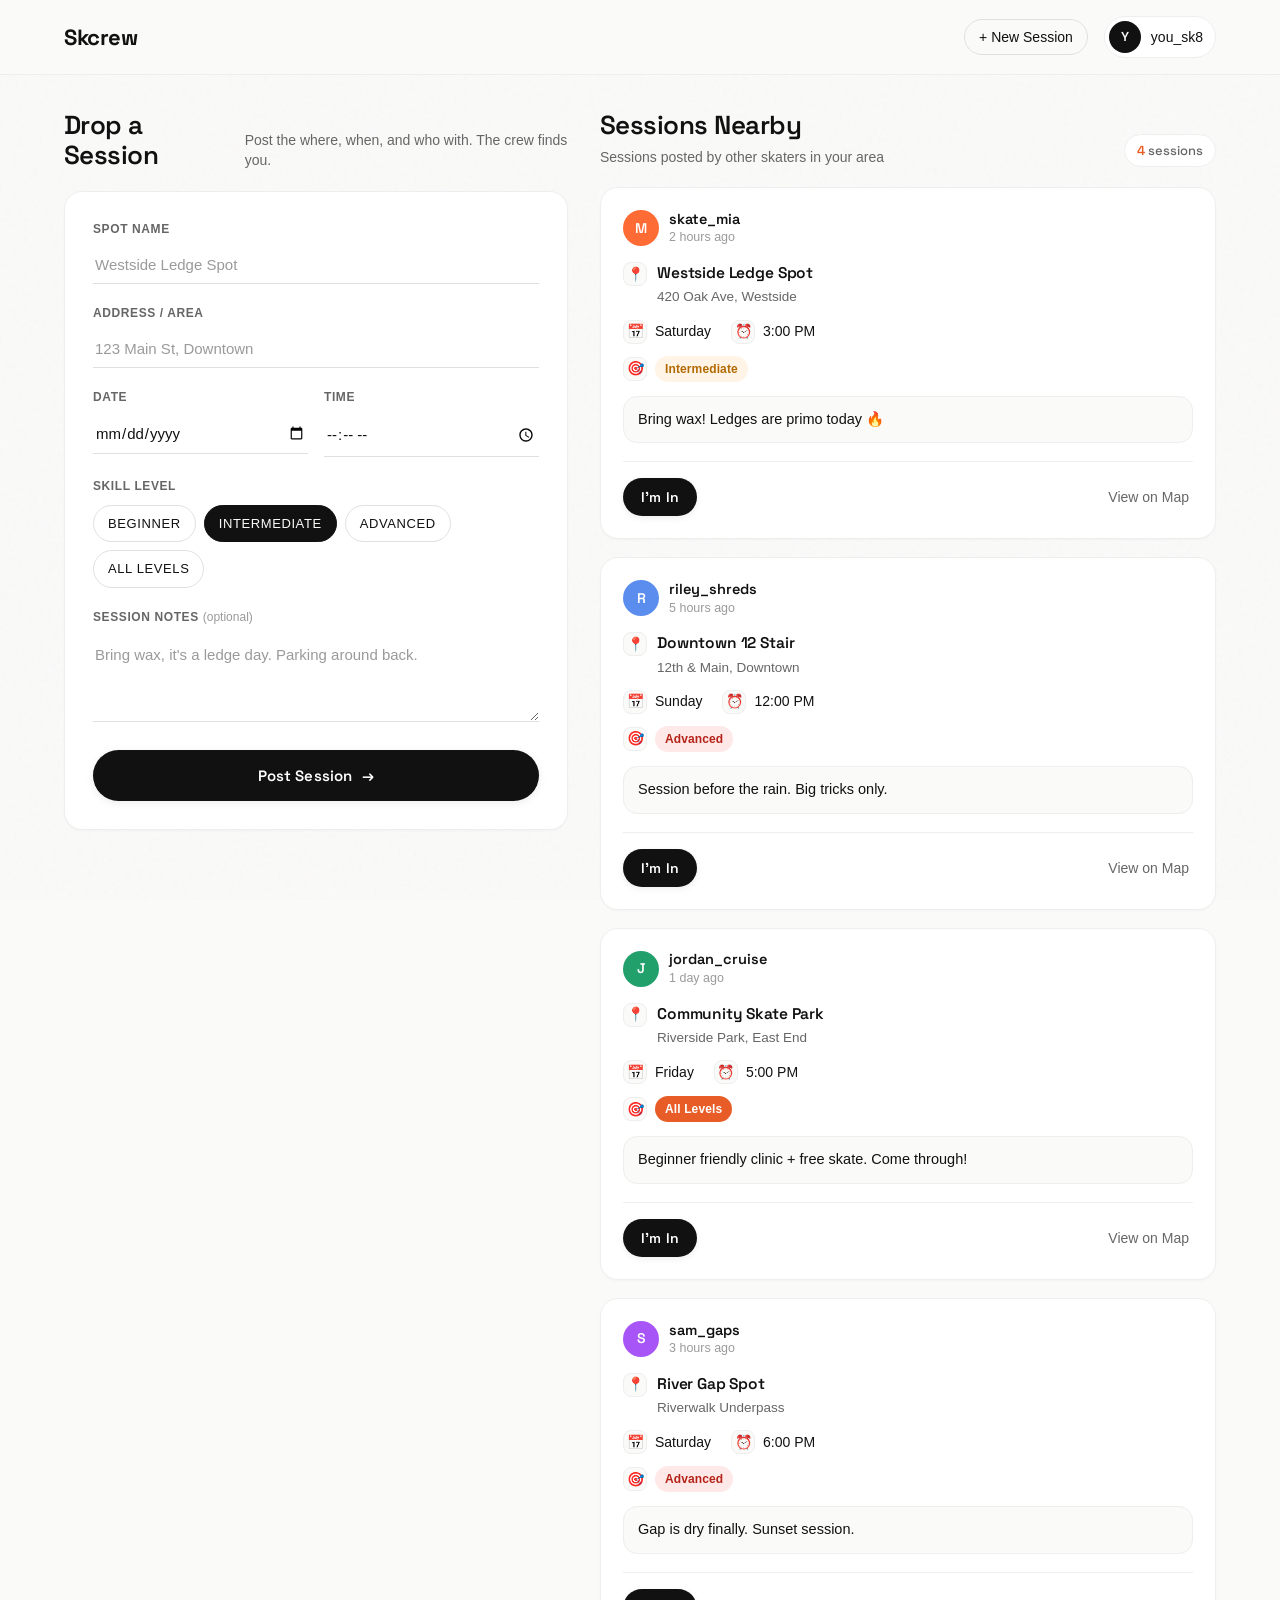
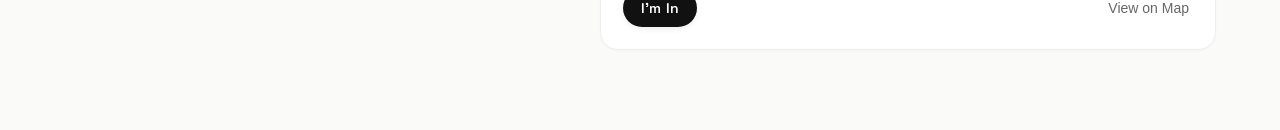
==== Skrew-Frontend/dashboard.html @ 61b9b2cb "separated frontend and backend" ====
<!DOCTYPE html>
<html lang="en">
<head>
  <meta charset="UTF-8" />
  <meta name="viewport" content="width=device-width, initial-scale=1.0" />
  <title>Skcrew — Dashboard</title>
  <link rel="preconnect" href="https://fonts.googleapis.com">
  <link rel="preconnect" href="https://fonts.gstatic.com" crossorigin>
  <link href="https://fonts.googleapis.com/css2?family=Space+Grotesk:wght@400;500;600;700&display=swap" rel="stylesheet">
  <link rel="stylesheet" href="assets/dashboard.css" />
</head>
<body>
  <div class="grain"></div>

  <nav class="navbar">
    <div class="nav-inner">
      <a href="index.html" class="brand">Skcrew</a>
      <div class="nav-right">
        <button id="navNewSession" class="btn-ghost">+ New Session</button>
        <div class="profile">
          <div class="avatar avatar-you" aria-hidden="true">Y</div>
          <span class="username">you_sk8</span>
        </div>
      </div>
    </div>
  </nav>

  <main class="main">
    <div class="dashboard-grid">
      <section class="col col-form" aria-label="Post a new session">
        <header class="section-header">
          <h1 class="section-title">Drop a Session</h1>
          <p class="section-sub">Post the where, when, and who with. The crew finds you.</p>
        </header>

        <form id="postForm" class="session-form" novalidate>
          <div class="field">
            <label for="spotName">Spot Name</label>
            <input type="text" id="spotName" name="spotName" placeholder="Westside Ledge Spot" autocomplete="off" required />
          </div>

          <div class="field">
            <label for="address">Address / Area</label>
            <input type="text" id="address" name="address" placeholder="123 Main St, Downtown" autocomplete="off" required />
          </div>

          <div class="field-row">
            <div class="field">
              <label for="date">Date</label>
              <input type="date" id="date" name="date" required />
            </div>
            <div class="field">
              <label for="time">Time</label>
              <input type="time" id="time" name="time" required />
            </div>
          </div>

          <div class="field">
            <label>Skill Level</label>
            <div class="chips" role="radiogroup" aria-label="Skill level">
              <label class="chip">
                <input type="radio" name="skill" value="Beginner" />
                <span>Beginner</span>
              </label>
              <label class="chip">
                <input type="radio" name="skill" value="Intermediate" checked />
                <span>Intermediate</span>
              </label>
              <label class="chip">
                <input type="radio" name="skill" value="Advanced" />
                <span>Advanced</span>
              </label>
              <label class="chip">
                <input type="radio" name="skill" value="All Levels" />
                <span>All Levels</span>
              </label>
            </div>
          </div>

          <div class="field">
            <label for="notes">Session Notes <span class="muted">(optional)</span></label>
            <textarea id="notes" name="notes" rows="3" placeholder="Bring wax, it's a ledge day. Parking around back."></textarea>
          </div>

          <button type="submit" class="btn-primary">
            Post Session
            <span class="arrow">→</span>
          </button>
        </form>
      </section>

      <section class="col col-feed" aria-label="Upcoming sessions">
        <header class="section-header">
          <div>
            <h2 class="section-title">Sessions Nearby</h2>
            <p class="section-sub">Sessions posted by other skaters in your area</p>
          </div>
          <div class="feed-count"><span id="sessionCount">4</span> sessions</div>
        </header>

        <div id="sessionFeed" class="session-feed">

          <article class="session-card" data-session>
            <div class="card-head">
              <div class="poster">
                <div class="avatar" style="--accent:#FF6B35">M</div>
                <div class="poster-meta">
                  <span class="poster-name">skate_mia</span>
                  <span class="post-time">2 hours ago</span>
                </div>
              </div>
            </div>

            <div class="card-body">
              <div class="detail">
                <span class="dicon">📍</span>
                <div>
                  <div class="detail-main">Westside Ledge Spot</div>
                  <div class="detail-sub">420 Oak Ave, Westside</div>
                </div>
              </div>
              <div class="detail-row">
                <div class="detail-inline">
                  <span class="dicon">📅</span>
                  <span>Saturday</span>
                </div>
                <div class="detail-inline">
                  <span class="dicon">⏰</span>
                  <span>3:00 PM</span>
                </div>
              </div>
              <div class="detail-inline">
                <span class="dicon">🎯</span>
                <span class="badge badge-intermediate">Intermediate</span>
              </div>
              <p class="notes">Bring wax! Ledges are primo today 🔥</p>
            </div>

            <div class="card-actions">
              <button class="btn-join">I'm In</button>
              <button class="link-btn">View on Map</button>
            </div>
          </article>

          <article class="session-card" data-session>
            <div class="card-head">
              <div class="poster">
                <div class="avatar" style="--accent:#5B8DEF">R</div>
                <div class="poster-meta">
                  <span class="poster-name">riley_shreds</span>
                  <span class="post-time">5 hours ago</span>
                </div>
              </div>
            </div>

            <div class="card-body">
              <div class="detail">
                <span class="dicon">📍</span>
                <div>
                  <div class="detail-main">Downtown 12 Stair</div>
                  <div class="detail-sub">12th & Main, Downtown</div>
                </div>
              </div>
              <div class="detail-row">
                <div class="detail-inline">
                  <span class="dicon">📅</span>
                  <span>Sunday</span>
                </div>
                <div class="detail-inline">
                  <span class="dicon">⏰</span>
                  <span>12:00 PM</span>
                </div>
              </div>
              <div class="detail-inline">
                <span class="dicon">🎯</span>
                <span class="badge badge-advanced">Advanced</span>
              </div>
              <p class="notes">Session before the rain. Big tricks only.</p>
            </div>

            <div class="card-actions">
              <button class="btn-join">I'm In</button>
              <button class="link-btn">View on Map</button>
            </div>
          </article>

          <article class="session-card" data-session>
            <div class="card-head">
              <div class="poster">
                <div class="avatar" style="--accent:#22A06B">J</div>
                <div class="poster-meta">
                  <span class="poster-name">jordan_cruise</span>
                  <span class="post-time">1 day ago</span>
                </div>
              </div>
            </div>

            <div class="card-body">
              <div class="detail">
                <span class="dicon">📍</span>
                <div>
                  <div class="detail-main">Community Skate Park</div>
                  <div class="detail-sub">Riverside Park, East End</div>
                </div>
              </div>
              <div class="detail-row">
                <div class="detail-inline">
                  <span class="dicon">📅</span>
                  <span>Friday</span>
                </div>
                <div class="detail-inline">
                  <span class="dicon">⏰</span>
                  <span>5:00 PM</span>
                </div>
              </div>
              <div class="detail-inline">
                <span class="dicon">🎯</span>
                <span class="badge badge-all">All Levels</span>
              </div>
              <p class="notes">Beginner friendly clinic + free skate. Come through!</p>
            </div>

            <div class="card-actions">
              <button class="btn-join">I'm In</button>
              <button class="link-btn">View on Map</button>
            </div>
          </article>

          <article class="session-card" data-session>
            <div class="card-head">
              <div class="poster">
                <div class="avatar" style="--accent:#A855F7">S</div>
                <div class="poster-meta">
                  <span class="poster-name">sam_gaps</span>
                  <span class="post-time">3 hours ago</span>
                </div>
              </div>
            </div>

            <div class="card-body">
              <div class="detail">
                <span class="dicon">📍</span>
                <div>
                  <div class="detail-main">River Gap Spot</div>
                  <div class="detail-sub">Riverwalk Underpass</div>
                </div>
              </div>
              <div class="detail-row">
                <div class="detail-inline">
                  <span class="dicon">📅</span>
                  <span>Saturday</span>
                </div>
                <div class="detail-inline">
                  <span class="dicon">⏰</span>
                  <span>6:00 PM</span>
                </div>
              </div>
              <div class="detail-inline">
                <span class="dicon">🎯</span>
                <span class="badge badge-advanced">Advanced</span>
              </div>
              <p class="notes">Gap is dry finally. Sunset session.</p>
            </div>

            <div class="card-actions">
              <button class="btn-join">I'm In</button>
              <button class="link-btn">View on Map</button>
            </div>
          </article>

        </div>
      </section>
    </div>
  </main>

  <div id="toast" class="toast" role="status" aria-live="polite"></div>

  <script src="assets/dashboard.js"></script>
</body>
</html>
---- Skrew-Frontend/assets/dashboard.css ----
:root {
  --accent: #E85D27;
  --accent-hover: #CF5020;
  --accent-soft: #FFF1EC;
  --bg: #FAFAF9;
  --surface: #FFFFFF;
  --text: #111111;
  --text-muted: #666666;
  --text-soft: #9A9A9A;
  --border: #EEEEEE;
  --border-strong: #E0E0E0;
  --beginner-bg: #E6F7ED;
  --beginner-text: #1A7F45;
  --intermediate-bg: #FFF4E6;
  --intermediate-text: #B26A00;
  --advanced-bg: #FFE8E8;
  --advanced-text: #B42318;
  --all-bg: var(--accent);
  --all-text: #FFFFFF;
  --radius-sm: 8px;
  --radius-md: 14px;
  --radius-lg: 18px;
  --shadow-card: 0 1px 2px rgba(0,0,0,0.03);
  --shadow-lift: 0 6px 24px -8px rgba(17,17,17,0.10);
  --font-display: 'Space Grotesk', -apple-system, BlinkMacSystemFont, sans-serif;
  --font-body: -apple-system, BlinkMacSystemFont, 'Segoe UI', sans-serif;
}

* { box-sizing: border-box; margin: 0; padding: 0; }

html, body {
  background: var(--bg);
  color: var(--text);
  font-family: var(--font-body);
  font-size: 15px;
  line-height: 1.5;
  -webkit-font-smoothing: antialiased;
  min-height: 100vh;
}

.grain {
  position: fixed;
  inset: 0;
  pointer-events: none;
  z-index: 1;
  opacity: 0.035;
  background-image: url("data:image/svg+xml,%3Csvg viewBox='0 0 200 200' xmlns='http://www.w3.org/2000/svg'%3E%3Cfilter id='n'%3E%3CfeTurbulence type='fractalNoise' baseFrequency='0.9' numOctaves='2' stitchTiles='stitch'/%3E%3C/filter%3E%3Crect width='100%25' height='100%25' filter='url(%23n)'/%3E%3C/svg%3E");
}

/* NAVBAR */
.navbar {
  position: sticky;
  top: 0;
  z-index: 50;
  background: rgba(250, 250, 249, 0.92);
  backdrop-filter: saturate(140%) blur(10px);
  -webkit-backdrop-filter: saturate(140%) blur(10px);
  border-bottom: 1px solid var(--border);
}
.nav-inner {
  max-width: 1200px;
  margin: 0 auto;
  padding: 16px 24px;
  display: flex;
  align-items: center;
  justify-content: space-between;
  gap: 16px;
}
.brand {
  font-family: var(--font-display);
  font-weight: 700;
  font-size: 22px;
  letter-spacing: -0.02em;
  color: var(--text);
  text-decoration: none;
  transition: color 160ms ease;
}
.brand:hover { color: var(--accent); }

.nav-right {
  display: flex;
  align-items: center;
  gap: 16px;
}

.btn-ghost {
  font-family: var(--font-body);
  font-size: 14px;
  font-weight: 500;
  padding: 9px 14px;
  border-radius: 999px;
  border: 1px solid var(--border-strong);
  background: transparent;
  color: var(--text);
  cursor: pointer;
  transition: all 160ms ease;
}
.btn-ghost:hover {
  background: var(--surface);
  border-color: var(--text);
}
.btn-ghost:focus-visible {
  outline: 2px solid var(--accent);
  outline-offset: 2px;
}

.profile {
  display: flex;
  align-items: center;
  gap: 10px;
  padding: 4px 12px 4px 4px;
  border-radius: 999px;
  border: 1px solid var(--border);
  background: var(--surface);
}
.username {
  font-family: var(--font-body);
  font-size: 14px;
  font-weight: 500;
  color: var(--text);
}
.avatar {
  width: 32px;
  height: 32px;
  border-radius: 50%;
  background: var(--accent, #FF3B00);
  color: #fff;
  display: grid;
  place-items: center;
  font-family: var(--font-display);
  font-weight: 600;
  font-size: 13px;
  flex-shrink: 0;
}
.avatar-you { background: var(--text); color: var(--bg); }

/* MAIN LAYOUT */
.main {
  position: relative;
  z-index: 2;
  max-width: 1200px;
  margin: 0 auto;
  padding: 36px 24px 80px;
}

.dashboard-grid {
  display: grid;
  grid-template-columns: minmax(0, 0.9fr) minmax(0, 1.1fr);
  gap: 32px;
  align-items: start;
}

.col { min-width: 0; }

/* SECTION HEADERS */
.section-header {
  display: flex;
  align-items: flex-end;
  justify-content: space-between;
  gap: 16px;
  margin-bottom: 20px;
}
.section-title {
  font-family: var(--font-display);
  font-weight: 600;
  font-size: 26px;
  letter-spacing: -0.02em;
  color: var(--text);
  line-height: 1.15;
}
.section-sub {
  margin-top: 6px;
  font-size: 14px;
  color: var(--text-muted);
  line-height: 1.45;
}
.feed-count {
  font-family: var(--font-display);
  font-size: 13px;
  font-weight: 500;
  color: var(--text-muted);
  padding: 6px 12px;
  border-radius: 999px;
  background: var(--surface);
  border: 1px solid var(--border);
  white-space: nowrap;
}
.feed-count #sessionCount {
  color: var(--accent);
  font-weight: 600;
}

/* FORM */
.session-form {
  background: var(--surface);
  border: 1px solid var(--border);
  border-radius: var(--radius-lg);
  padding: 28px;
  box-shadow: var(--shadow-card);
}
.field {
  display: flex;
  flex-direction: column;
  gap: 8px;
  margin-bottom: 20px;
}
.field label {
  font-family: var(--font-body);
  font-size: 12px;
  font-weight: 600;
  text-transform: uppercase;
  letter-spacing: 0.05em;
  color: var(--text-muted);
}
.field label .muted {
  text-transform: none;
  letter-spacing: 0;
  font-weight: 400;
  color: var(--text-soft);
}
.field input[type="text"],
.field input[type="date"],
.field input[type="time"],
.field textarea,
.field input:not([type]) {
  font-family: var(--font-body);
  font-size: 15px;
  padding: 10px 2px;
  background: transparent;
  color: var(--text);
  border: none;
  border-bottom: 1px solid var(--border-strong);
  border-radius: 0;
  transition: border-color 160ms ease, color 160ms ease;
  width: 100%;
  appearance: none;
  -webkit-appearance: none;
}
.field input:focus,
.field textarea:focus {
  outline: none;
  border-bottom-color: var(--accent);
}
.field textarea {
  resize: vertical;
  min-height: 64px;
  line-height: 1.5;
}
.field input::placeholder,
.field textarea::placeholder {
  color: var(--text-soft);
}

.field-row {
  display: grid;
  grid-template-columns: 1fr 1fr;
  gap: 16px;
  margin-bottom: 20px;
}
.field-row .field { margin-bottom: 0; }

/* CHIPS */
.chips {
  display: flex;
  flex-wrap: wrap;
  gap: 8px;
  padding-top: 2px;
}
.chip {
  position: relative;
  cursor: pointer;
}
.chip input {
  position: absolute;
  opacity: 0;
  inset: 0;
  cursor: pointer;
  width: 100%;
  height: 100%;
}
.chip span {
  display: inline-block;
  font-size: 13px;
  font-weight: 500;
  padding: 8px 14px;
  border-radius: 999px;
  background: var(--surface);
  border: 1px solid var(--border-strong);
  color: var(--text);
  transition: all 160ms ease;
  user-select: none;
}
.chip:hover span {
  border-color: var(--text);
}
.chip input:checked + span {
  background: var(--text);
  color: var(--bg);
  border-color: var(--text);
}
.chip input:focus-visible + span {
  outline: 2px solid var(--accent);
  outline-offset: 2px;
}

/* PRIMARY BUTTON */
.btn-primary {
  margin-top: 8px;
  width: 100%;
  font-family: var(--font-display);
  font-weight: 600;
  font-size: 15px;
  letter-spacing: 0.01em;
  padding: 16px 24px;
  border-radius: 999px;
  border: none;
  background: var(--text);
  color: #fff;
  cursor: pointer;
  display: inline-flex;
  align-items: center;
  justify-content: center;
  gap: 10px;
  transition: all 0.35s cubic-bezier(0.22, 1, 0.36, 1);
  box-shadow: 0 2px 8px rgba(17, 17, 17, 0.08);
}
.btn-primary:hover {
  background: var(--accent);
  transform: translateY(-2px);
  box-shadow: 0 8px 24px rgba(232, 93, 39, 0.25);
}
.btn-primary:active {
  transform: translateY(0);
}
.btn-primary:focus-visible {
  outline: none;
  background: var(--accent);
}
.btn-primary .arrow {
  display: inline-block;
  transition: transform 0.35s cubic-bezier(0.22, 1, 0.36, 1);
}
.btn-primary:hover .arrow { transform: translateX(4px); }

/* SESSION FEED + CARDS */
.session-feed {
  display: flex;
  flex-direction: column;
  gap: 18px;
}

.session-card {
  background: var(--surface);
  border: 1px solid var(--border);
  border-radius: var(--radius-lg);
  padding: 22px;
  box-shadow: var(--shadow-card);
  transition: transform 220ms cubic-bezier(.2,.8,.2,1),
              border-color 220ms ease,
              box-shadow 220ms ease,
              opacity 260ms ease;
  opacity: 0;
  transform: translateY(8px);
  animation: cardIn 480ms cubic-bezier(.2,.8,.2,1) forwards;
}
.session-card:nth-child(1) { animation-delay: 40ms; }
.session-card:nth-child(2) { animation-delay: 110ms; }
.session-card:nth-child(3) { animation-delay: 180ms; }
.session-card:nth-child(4) { animation-delay: 250ms; }
.session-card:nth-child(5) { animation-delay: 320ms; }
.session-card:nth-child(n+6) { animation-delay: 380ms; }

@keyframes cardIn {
  to { opacity: 1; transform: translateY(0); }
}

.session-card:hover {
  transform: translateY(-3px);
  border-color: var(--border-strong);
  box-shadow: var(--shadow-lift);
}

.card-head {
  display: flex;
  align-items: center;
  justify-content: space-between;
  margin-bottom: 16px;
}
.poster {
  display: flex;
  align-items: center;
  gap: 10px;
}
.poster .avatar { width: 36px; height: 36px; font-size: 14px; }
.poster-meta {
  display: flex;
  flex-direction: column;
  line-height: 1.2;
}
.poster-name {
  font-family: var(--font-display);
  font-weight: 600;
  font-size: 14.5px;
  color: var(--text);
}
.post-time {
  font-size: 12.5px;
  color: var(--text-soft);
  margin-top: 2px;
}

.card-body {
  display: flex;
  flex-direction: column;
  gap: 12px;
}

.detail {
  display: flex;
  align-items: flex-start;
  gap: 10px;
}
.detail-row {
  display: flex;
  flex-wrap: wrap;
  gap: 20px;
}
.detail-inline {
  display: inline-flex;
  align-items: center;
  gap: 8px;
  font-size: 14px;
  color: var(--text);
}
.dicon {
  display: inline-block;
  width: 24px;
  height: 24px;
  display: grid;
  place-items: center;
  font-size: 14px;
  background: var(--bg);
  border-radius: 8px;
  flex-shrink: 0;
  border: 1px solid var(--border);
}
.detail-main {
  font-family: var(--font-display);
  font-weight: 600;
  font-size: 15.5px;
  color: var(--text);
  letter-spacing: -0.01em;
}
.detail-sub {
  font-size: 13.5px;
  color: var(--text-muted);
  margin-top: 2px;
}
.detail > div { min-width: 0; }

/* BADGES */
.badge {
  display: inline-flex;
  align-items: center;
  padding: 4px 10px;
  border-radius: 999px;
  font-size: 12px;
  font-weight: 600;
  letter-spacing: 0.01em;
}
.badge-beginner { background: var(--beginner-bg); color: var(--beginner-text); }
.badge-intermediate { background: var(--intermediate-bg); color: var(--intermediate-text); }
.badge-advanced { background: var(--advanced-bg); color: var(--advanced-text); }
.badge-all { background: var(--all-bg); color: var(--all-text); }

.notes {
  margin-top: 2px;
  font-size: 14.5px;
  line-height: 1.5;
  color: var(--text);
  padding: 12px 14px;
  background: var(--bg);
  border-radius: var(--radius-md);
  border: 1px solid var(--border);
}
.notes:empty { display: none; }

/* CARD ACTIONS */
.card-actions {
  margin-top: 18px;
  padding-top: 16px;
  border-top: 1px solid var(--border);
  display: flex;
  align-items: center;
  justify-content: space-between;
  gap: 12px;
}
.btn-join {
  font-family: var(--font-display);
  font-weight: 600;
  font-size: 14px;
  letter-spacing: 0.01em;
  padding: 10px 18px;
  border-radius: 999px;
  border: none;
  background: var(--text);
  color: #fff;
  cursor: pointer;
  transition: all 0.35s cubic-bezier(0.22, 1, 0.36, 1);
  box-shadow: 0 2px 6px rgba(17, 17, 17, 0.07);
}
.btn-join:hover {
  background: var(--accent);
  transform: translateY(-2px);
  box-shadow: 0 8px 20px rgba(232, 93, 39, 0.22);
}
.btn-join:focus-visible {
  outline: none;
  background: var(--accent);
}
.btn-join.joined {
  background: var(--accent);
  color: #fff;
  box-shadow: 0 4px 12px rgba(232, 93, 39, 0.25);
}
.btn-join.joined:hover {
  background: var(--text);
  box-shadow: 0 8px 20px rgba(17, 17, 17, 0.15);
}

.link-btn {
  font-family: var(--font-body);
  font-size: 14px;
  font-weight: 500;
  color: var(--text-muted);
  background: none;
  border: none;
  padding: 6px 4px;
  cursor: pointer;
  transition: color 160ms ease;
  position: relative;
}
.link-btn::after {
  content: '';
  position: absolute;
  left: 4px;
  right: 4px;
  bottom: 4px;
  height: 1px;
  background: currentColor;
  transform: scaleX(0);
  transform-origin: left;
  transition: transform 200ms ease;
}
.link-btn:hover { color: var(--accent); }
.link-btn:hover::after { transform: scaleX(1); }
.link-btn:focus-visible {
  outline: 2px solid var(--accent);
  outline-offset: 2px;
  border-radius: 4px;
}

/* TOAST */
.toast {
  position: fixed;
  left: 50%;
  bottom: 40px;
  transform: translateX(-50%) translateY(20px);
  background: var(--text);
  color: var(--bg);
  font-family: var(--font-display);
  font-weight: 500;
  font-size: 14.5px;
  padding: 12px 20px;
  border-radius: 999px;
  box-shadow: 0 10px 30px -8px rgba(0,0,0,0.25);
  opacity: 0;
  pointer-events: none;
  transition: opacity 240ms ease, transform 280ms cubic-bezier(.2,.8,.2,1);
  z-index: 100;
  max-width: calc(100vw - 32px);
  white-space: nowrap;
}
.toast.show {
  opacity: 1;
  transform: translateX(-50%) translateY(0);
  pointer-events: auto;
}

/* RESPONSIVE */
@media (max-width: 1023px) {
  .dashboard-grid {
    grid-template-columns: 1fr;
    gap: 40px;
  }
  .col-form { order: 2; }
  .col-feed { order: 1; }
}

@media (max-width: 640px) {
  .nav-inner { padding: 14px 16px; }
  .btn-ghost { padding: 8px 12px; font-size: 13px; }
  .profile { padding: 3px 10px 3px 3px; }
  .username { display: none; }
  .main { padding: 24px 16px 60px; }
  .section-header {
    flex-direction: column;
    align-items: flex-start;
    gap: 10px;
  }
  .section-title { font-size: 22px; }
  .session-form { padding: 22px 18px; }
  .field-row { grid-template-columns: 1fr; gap: 20px; }
  .session-card { padding: 18px; }
  .card-actions { flex-wrap: wrap; }
  .btn-join { flex: 1 1 auto; }
}
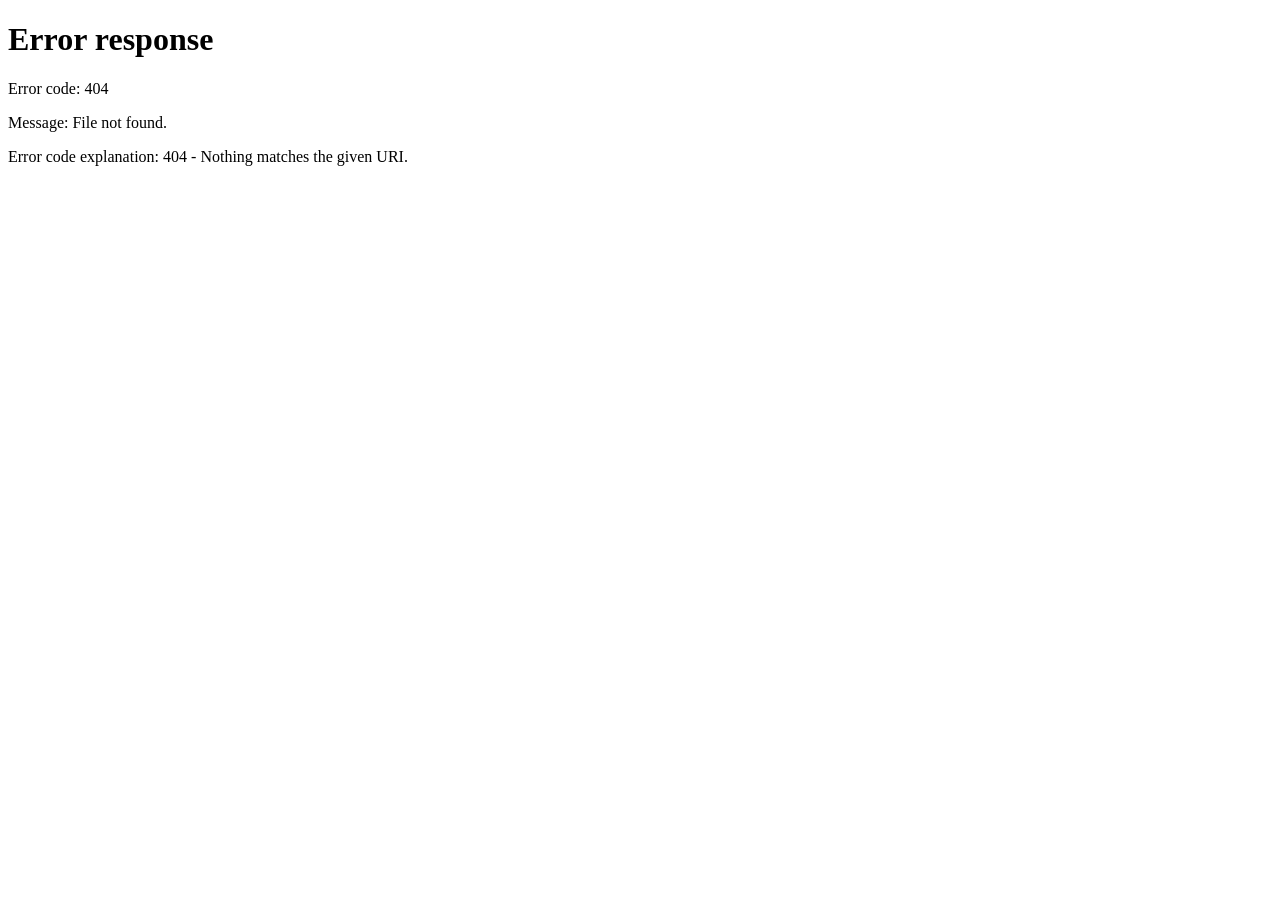
==== commit 0465f7b6: "added JWT authentication for session ownership" ====
--- a/Skrew-Frontend/dashboard.html
+++ b/Skrew-Frontend/dashboard.html
@@ -18,9 +18,10 @@
       <div class="nav-right">
         <button id="navNewSession" class="btn-ghost">+ New Session</button>
         <div class="profile">
-          <div class="avatar avatar-you" aria-hidden="true">Y</div>
-          <span class="username">you_sk8</span>
+          <div id="navAvatar" class="avatar avatar-you" aria-hidden="true">?</div>
+          <span class="username" id="navUsername">…</span>
         </div>
+        <button id="logoutBtn" class="btn-ghost" type="button">Logout</button>
       </div>
     </div>
   </nav>
--- a/Skrew-Frontend/assets/dashboard.css
+++ b/Skrew-Frontend/assets/dashboard.css
@@ -601,7 +601,7 @@
   .nav-inner { padding: 14px 16px; }
   .btn-ghost { padding: 8px 12px; font-size: 13px; }
   .profile { padding: 3px 10px 3px 3px; }
-  .username { display: none; }
+  .username { max-width: 88px; overflow: hidden; text-overflow: ellipsis; white-space: nowrap; }
   .main { padding: 24px 16px 60px; }
   .section-header {
     flex-direction: column;
